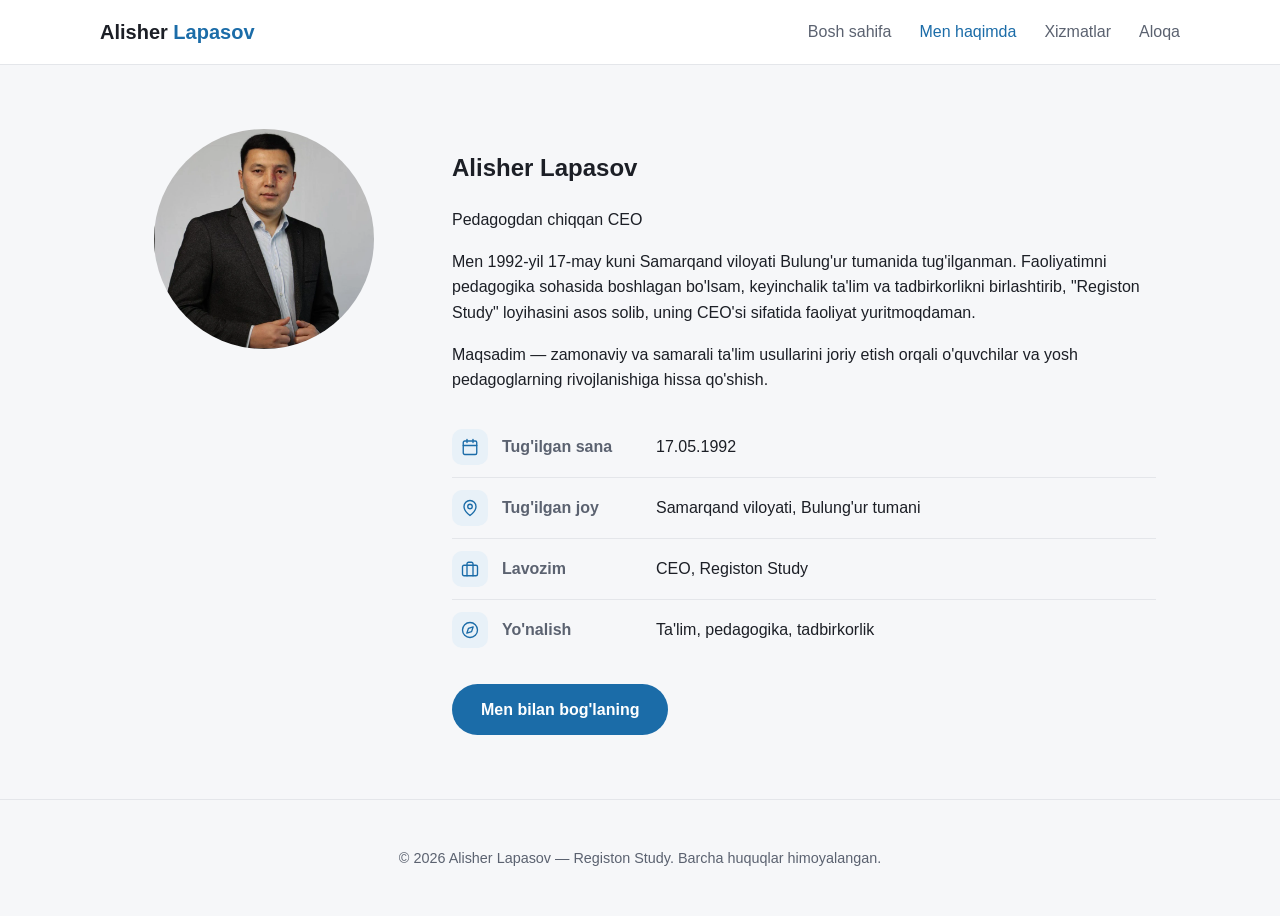
==== about.html @ f61ed065 "Initial commit: Alisher Lapasov portfolio sayti" ====
<!DOCTYPE html>
<html lang="uz">
<head>
  <meta charset="UTF-8" />
  <meta name="viewport" content="width=device-width, initial-scale=1.0" />
  <title>Men haqimda — Alisher Lapasov</title>
  <link rel="stylesheet" href="css/style.css" />
</head>
<body>
  <header class="site-header">
    <nav class="container nav">
      <a class="brand" href="index.html">Alisher <span>Lapasov</span></a>
      <button class="nav-toggle" aria-label="Menyu">
        <svg class="icon" viewBox="0 0 24 24" fill="none" stroke="currentColor" stroke-width="2" stroke-linecap="round"><line x1="3" y1="6" x2="21" y2="6"/><line x1="3" y1="12" x2="21" y2="12"/><line x1="3" y1="18" x2="21" y2="18"/></svg>
      </button>
      <ul class="nav-links">
        <li><a href="index.html">Bosh sahifa</a></li>
        <li><a href="about.html" class="active">Men haqimda</a></li>
        <li><a href="services.html">Xizmatlar</a></li>
        <li><a href="contact.html">Aloqa</a></li>
      </ul>
    </nav>
  </header>

  <main>
    <section>
      <div class="container about-grid">
        <div>
          <div class="avatar-circle">
            <img src="images/alisher-lapasov.webp" alt="Alisher Lapasov" />
          </div>
        </div>
        <div>
          <h1>Alisher Lapasov</h1>
          <p class="subtitle" style="margin-top:0;">Pedagogdan chiqqan CEO</p>
          <p>
            Men 1992-yil 17-may kuni Samarqand viloyati Bulung'ur tumanida tug'ilganman.
            Faoliyatimni pedagogika sohasida boshlagan bo'lsam, keyinchalik ta'lim va
            tadbirkorlikni birlashtirib, "Registon Study" loyihasini asos solib, uning
            CEO'si sifatida faoliyat yuritmoqdaman.
          </p>
          <p>
            Maqsadim — zamonaviy va samarali ta'lim usullarini joriy etish orqali
            o'quvchilar va yosh pedagoglarning rivojlanishiga hissa qo'shish.
          </p>

          <ul class="fact-list">
            <li>
              <span class="fact-icon-wrap">
                <svg viewBox="0 0 24 24" fill="none" stroke="currentColor" stroke-width="1.8" stroke-linecap="round" stroke-linejoin="round"><rect x="3" y="4" width="18" height="18" rx="2"/><line x1="16" y1="2" x2="16" y2="6"/><line x1="8" y1="2" x2="8" y2="6"/><line x1="3" y1="10" x2="21" y2="10"/></svg>
              </span>
              <span class="fact-label">Tug'ilgan sana</span><span>17.05.1992</span>
            </li>
            <li>
              <span class="fact-icon-wrap">
                <svg viewBox="0 0 24 24" fill="none" stroke="currentColor" stroke-width="1.8" stroke-linecap="round" stroke-linejoin="round"><path d="M20 10c0 6-8 12-8 12s-8-6-8-12a8 8 0 0 1 16 0z"/><circle cx="12" cy="10" r="3"/></svg>
              </span>
              <span class="fact-label">Tug'ilgan joy</span><span>Samarqand viloyati, Bulung'ur tumani</span>
            </li>
            <li>
              <span class="fact-icon-wrap">
                <svg viewBox="0 0 24 24" fill="none" stroke="currentColor" stroke-width="1.8" stroke-linecap="round" stroke-linejoin="round"><rect x="2" y="7" width="20" height="14" rx="2"/><path d="M16 21V5a2 2 0 0 0-2-2h-4a2 2 0 0 0-2 2v16"/></svg>
              </span>
              <span class="fact-label">Lavozim</span><span>CEO, Registon Study</span>
            </li>
            <li>
              <span class="fact-icon-wrap">
                <svg viewBox="0 0 24 24" fill="none" stroke="currentColor" stroke-width="1.8" stroke-linecap="round" stroke-linejoin="round"><circle cx="12" cy="12" r="10"/><polygon points="16.24 7.76 14.12 14.12 7.76 16.24 9.88 9.88 16.24 7.76"/></svg>
              </span>
              <span class="fact-label">Yo'nalish</span><span>Ta'lim, pedagogika, tadbirkorlik</span>
            </li>
          </ul>

          <a class="btn btn-primary" href="contact.html">Men bilan bog'laning</a>
        </div>
      </div>
    </section>
  </main>

  <footer class="site-footer">
    <div class="container">
      <p>&copy; 2026 Alisher Lapasov — Registon Study. Barcha huquqlar himoyalangan.</p>
    </div>
  </footer>

  <script src="js/script.js"></script>
</body>
</html>
---- css/style.css ----
:root {
  --bg: #ffffff;
  --bg-soft: #f6f7f9;
  --text: #1c1f26;
  --text-muted: #5b6270;
  --accent: #1b6ca8;
  --accent-soft: #e8f1f8;
  --border: #e4e6ea;
  --radius: 12px;
  --max-width: 1080px;
}

* {
  box-sizing: border-box;
}

html, body {
  margin: 0;
  padding: 0;
}

body {
  font-family: "Segoe UI", -apple-system, BlinkMacSystemFont, Roboto, Arial, sans-serif;
  background: var(--bg-soft);
  color: var(--text);
  line-height: 1.6;
}

a {
  color: var(--accent);
  text-decoration: none;
}

img {
  max-width: 100%;
  display: block;
}

.container {
  max-width: var(--max-width);
  margin: 0 auto;
  padding: 0 24px;
}

/* Header / nav */
.site-header {
  border-bottom: 1px solid var(--border);
  position: sticky;
  top: 0;
  background: rgba(255, 255, 255, 0.95);
  backdrop-filter: blur(6px);
  z-index: 100;
}

.nav {
  display: flex;
  align-items: center;
  justify-content: space-between;
  padding: 16px 0;
}

.brand {
  font-weight: 700;
  font-size: 1.25rem;
  color: var(--text);
}

.brand span {
  color: var(--accent);
}

.nav-links {
  display: flex;
  gap: 28px;
  list-style: none;
  margin: 0;
  padding: 0;
}

.nav-links a {
  color: var(--text-muted);
  font-weight: 500;
  transition: color 0.2s;
}

.nav-links a:hover,
.nav-links a.active {
  color: var(--accent);
}

.nav-toggle {
  display: none;
  align-items: center;
  justify-content: center;
  background: none;
  border: none;
  cursor: pointer;
  color: var(--text);
  padding: 4px;
}

.icon {
  width: 22px;
  height: 22px;
  flex-shrink: 0;
}

/* Hero */
.hero {
  padding: 96px 0 72px;
  text-align: center;
}

.hero-eyebrow {
  display: inline-block;
  background: var(--accent-soft);
  color: var(--accent);
  font-weight: 600;
  font-size: 0.85rem;
  padding: 6px 14px;
  border-radius: 999px;
  margin-bottom: 20px;
}

.hero h1 {
  font-size: clamp(2.2rem, 5vw, 3.4rem);
  margin: 0 0 12px;
  letter-spacing: -0.02em;
}

.hero .subtitle {
  font-size: 1.25rem;
  color: var(--text-muted);
  margin-bottom: 32px;
}

.hero-actions {
  display: flex;
  gap: 16px;
  justify-content: center;
  flex-wrap: wrap;
}

.btn {
  display: inline-flex;
  align-items: center;
  gap: 8px;
  padding: 12px 28px;
  border-radius: 999px;
  font-weight: 600;
  border: 1px solid transparent;
  cursor: pointer;
  transition: transform 0.15s, box-shadow 0.15s;
}

.btn svg {
  width: 17px;
  height: 17px;
}

.btn-primary {
  background: var(--accent);
  color: #fff;
}

.btn-secondary {
  background: var(--bg);
  color: var(--text);
  border-color: var(--border);
}

.btn:hover {
  transform: translateY(-2px);
  box-shadow: 0 8px 20px rgba(27, 108, 168, 0.15);
}

/* Bento dashboard */
.bento-section {
  padding: 56px 0 24px;
}

.bento-top {
  display: flex;
  gap: 20px;
  align-items: stretch;
}

.bento-card {
  background: var(--bg);
  border: 1px solid var(--border);
  border-radius: 20px;
  padding: 24px;
  box-shadow: 0 1px 2px rgba(16, 24, 40, 0.04), 0 4px 14px rgba(16, 24, 40, 0.05);
}

.profile-card {
  flex: 2;
  display: flex;
  gap: 28px;
  position: relative;
}

.verified-badge {
  position: absolute;
  top: 20px;
  right: 20px;
  width: 32px;
  height: 32px;
  border-radius: 50%;
  background: var(--accent-soft);
  color: var(--accent);
  display: flex;
  align-items: center;
  justify-content: center;
}

.verified-badge svg {
  width: 16px;
  height: 16px;
}

.profile-photo {
  width: 200px;
  flex-shrink: 0;
  border-radius: 16px;
  overflow: hidden;
  background: var(--accent-soft);
}

.profile-photo img {
  width: 100%;
  height: 100%;
  object-fit: cover;
  display: block;
}

.profile-body {
  flex: 1;
  min-width: 0;
}

.role-pill {
  display: inline-block;
  background: var(--accent-soft);
  color: var(--accent);
  font-weight: 600;
  font-size: 0.78rem;
  padding: 5px 12px;
  border-radius: 999px;
  letter-spacing: 0.03em;
  text-transform: uppercase;
  margin-bottom: 14px;
}

.profile-body h1 {
  margin: 0 0 8px;
  font-size: 2rem;
}

.status-line {
  display: flex;
  align-items: center;
  gap: 8px;
  color: var(--text-muted);
  font-weight: 500;
  margin-bottom: 16px;
  font-size: 0.95rem;
}

.status-dot {
  width: 8px;
  height: 8px;
  border-radius: 50%;
  background: #2fbf71;
  flex-shrink: 0;
}

.profile-body .bio {
  color: var(--text-muted);
  margin-bottom: 24px;
}

.profile-actions {
  display: flex;
  gap: 12px;
  flex-wrap: wrap;
}

.side-stack {
  flex: 1;
  display: flex;
  flex-direction: column;
  gap: 20px;
}

.side-stack .bento-card {
  flex: 1;
  display: flex;
  flex-direction: column;
  justify-content: center;
}

.eyebrow-label {
  display: flex;
  align-items: center;
  gap: 10px;
  font-size: 0.75rem;
  font-weight: 700;
  letter-spacing: 0.06em;
  color: var(--text-muted);
  text-transform: uppercase;
  margin-bottom: 12px;
}

.eyebrow-label .icon-wrap {
  width: 26px;
  height: 26px;
  border-radius: 8px;
  background: var(--accent-soft);
  color: var(--accent);
  display: flex;
  align-items: center;
  justify-content: center;
  flex-shrink: 0;
}

.eyebrow-label .icon-wrap svg {
  width: 14px;
  height: 14px;
}

.time-value {
  font-size: 1.6rem;
  font-weight: 700;
  margin-bottom: 2px;
}

.stat-value {
  font-size: 2.1rem;
  font-weight: 700;
  margin-bottom: 2px;
}

.stat-desc {
  color: var(--text-muted);
  font-size: 0.9rem;
}

.bento-bottom {
  display: grid;
  grid-template-columns: 1fr 1fr 2fr;
  gap: 20px;
  margin-top: 20px;
}

.partner-chips {
  display: flex;
  flex-wrap: wrap;
  gap: 8px;
  margin-top: 4px;
}

.partner-chips span {
  background: var(--bg-soft);
  border: 1px solid var(--border);
  padding: 6px 12px;
  border-radius: 999px;
  font-size: 0.82rem;
  font-weight: 600;
  color: var(--text);
}

.directions-list {
  list-style: none;
  margin: 4px 0 0;
  padding: 0;
}

.directions-list li {
  display: flex;
  align-items: center;
  justify-content: space-between;
  gap: 12px;
  padding: 10px 0;
  border-bottom: 1px solid var(--border);
}

.directions-list li:last-child {
  border-bottom: none;
}

.dir-text {
  display: flex;
  align-items: center;
  gap: 10px;
  font-weight: 500;
}

.dir-icon {
  width: 24px;
  height: 24px;
  border-radius: 7px;
  background: var(--accent-soft);
  color: var(--accent);
  display: flex;
  align-items: center;
  justify-content: center;
  flex-shrink: 0;
}

.dir-icon svg {
  width: 13px;
  height: 13px;
}

.dir-num {
  color: var(--text-muted);
  font-weight: 700;
  font-size: 0.82rem;
  flex-shrink: 0;
}

.bento-more {
  display: inline-flex;
  align-items: center;
  gap: 6px;
  margin-top: 16px;
  font-weight: 600;
  font-size: 0.9rem;
}

@media (max-width: 900px) {
  .bento-top {
    flex-direction: column;
  }

  .bento-bottom {
    grid-template-columns: 1fr 1fr;
  }

  .directions-card {
    grid-column: span 2;
  }
}

@media (max-width: 600px) {
  .profile-card {
    flex-direction: column;
  }

  .profile-photo {
    width: 100%;
    height: 220px;
  }

  .bento-bottom {
    grid-template-columns: 1fr;
  }

  .directions-card {
    grid-column: span 1;
  }
}

/* Sections */
section {
  padding: 64px 0;
}

.section-title {
  font-size: 2rem;
  margin-bottom: 8px;
  text-align: center;
}

.section-subtitle {
  text-align: center;
  color: var(--text-muted);
  max-width: 640px;
  margin: 0 auto 48px;
}

/* Cards grid */
.grid {
  display: grid;
  grid-template-columns: repeat(auto-fit, minmax(240px, 1fr));
  gap: 24px;
}

.card {
  background: var(--bg);
  border: 1px solid var(--border);
  border-radius: var(--radius);
  padding: 28px;
  box-shadow: 0 1px 2px rgba(16, 24, 40, 0.04), 0 4px 12px rgba(16, 24, 40, 0.05);
  transition: box-shadow 0.2s, transform 0.2s;
}

.card:hover {
  box-shadow: 0 16px 32px rgba(16, 24, 40, 0.09);
  transform: translateY(-3px);
}

.card-icon {
  width: 56px;
  height: 56px;
  border-radius: 14px;
  background: var(--accent-soft);
  color: var(--accent);
  display: flex;
  align-items: center;
  justify-content: center;
  margin-bottom: 16px;
}

.card-icon svg {
  width: 28px;
  height: 28px;
}

.card h3 {
  margin: 0 0 8px;
  font-size: 1.15rem;
}

.card p {
  color: var(--text-muted);
  margin: 0;
}

/* About page */
.about-grid {
  display: grid;
  grid-template-columns: 280px 1fr;
  gap: 48px;
  align-items: start;
}

.avatar-circle {
  width: 220px;
  height: 220px;
  border-radius: 50%;
  background: var(--accent-soft);
  color: var(--accent);
  display: flex;
  align-items: center;
  justify-content: center;
  font-size: 4rem;
  font-weight: 700;
  margin: 0 auto;
  overflow: hidden;
}

.avatar-circle img {
  width: 100%;
  height: 100%;
  object-fit: cover;
}

.hero-photo {
  width: 160px;
  height: 160px;
  border-radius: 50%;
  object-fit: cover;
  margin: 0 auto 24px;
  border: 3px solid var(--accent-soft);
}

.fact-list {
  list-style: none;
  padding: 0;
  margin: 24px 0;
}

.fact-list li {
  display: flex;
  align-items: center;
  gap: 14px;
  padding: 12px 0;
  border-bottom: 1px solid var(--border);
}

.fact-list li:last-child {
  border-bottom: none;
}

.fact-icon-wrap {
  width: 36px;
  height: 36px;
  border-radius: 10px;
  background: var(--accent-soft);
  color: var(--accent);
  display: flex;
  align-items: center;
  justify-content: center;
  flex-shrink: 0;
}

.fact-icon-wrap svg {
  width: 18px;
  height: 18px;
}

.fact-label {
  color: var(--text-muted);
  min-width: 140px;
  font-weight: 600;
}

/* Contact */
.contact-grid {
  display: grid;
  grid-template-columns: 1fr 1fr;
  gap: 40px;
}

.contact-info-list {
  list-style: none;
  padding: 0;
  margin: 24px 0;
}

.contact-info-list li {
  display: flex;
  gap: 14px;
  align-items: flex-start;
  padding: 14px 0;
  border-bottom: 1px solid var(--border);
}

.contact-info-list li:last-child {
  border-bottom: none;
}

.contact-icon {
  width: 44px;
  height: 44px;
  border-radius: 12px;
  background: var(--accent-soft);
  color: var(--accent);
  display: flex;
  align-items: center;
  justify-content: center;
  flex-shrink: 0;
}

.contact-icon svg {
  width: 20px;
  height: 20px;
}

form {
  display: flex;
  flex-direction: column;
  gap: 16px;
}

label {
  font-weight: 600;
  font-size: 0.9rem;
}

input,
textarea {
  padding: 12px 14px;
  border: 1px solid var(--border);
  border-radius: 8px;
  font-size: 1rem;
  font-family: inherit;
  background: var(--bg);
  color: var(--text);
}

input:focus,
textarea:focus {
  outline: none;
  border-color: var(--accent);
}

.form-status {
  font-size: 0.9rem;
  color: var(--accent);
  min-height: 20px;
}

/* Footer */
.site-footer {
  border-top: 1px solid var(--border);
  padding: 32px 0;
  text-align: center;
  color: var(--text-muted);
  font-size: 0.9rem;
}

/* Responsive */
@media (max-width: 760px) {
  .nav-links {
    position: absolute;
    top: 100%;
    left: 0;
    right: 0;
    background: var(--bg);
    flex-direction: column;
    padding: 16px 24px;
    border-bottom: 1px solid var(--border);
    display: none;
  }

  .nav-links.open {
    display: flex;
  }

  .nav-toggle {
    display: block;
  }

  .about-grid,
  .contact-grid {
    grid-template-columns: 1fr;
  }
}
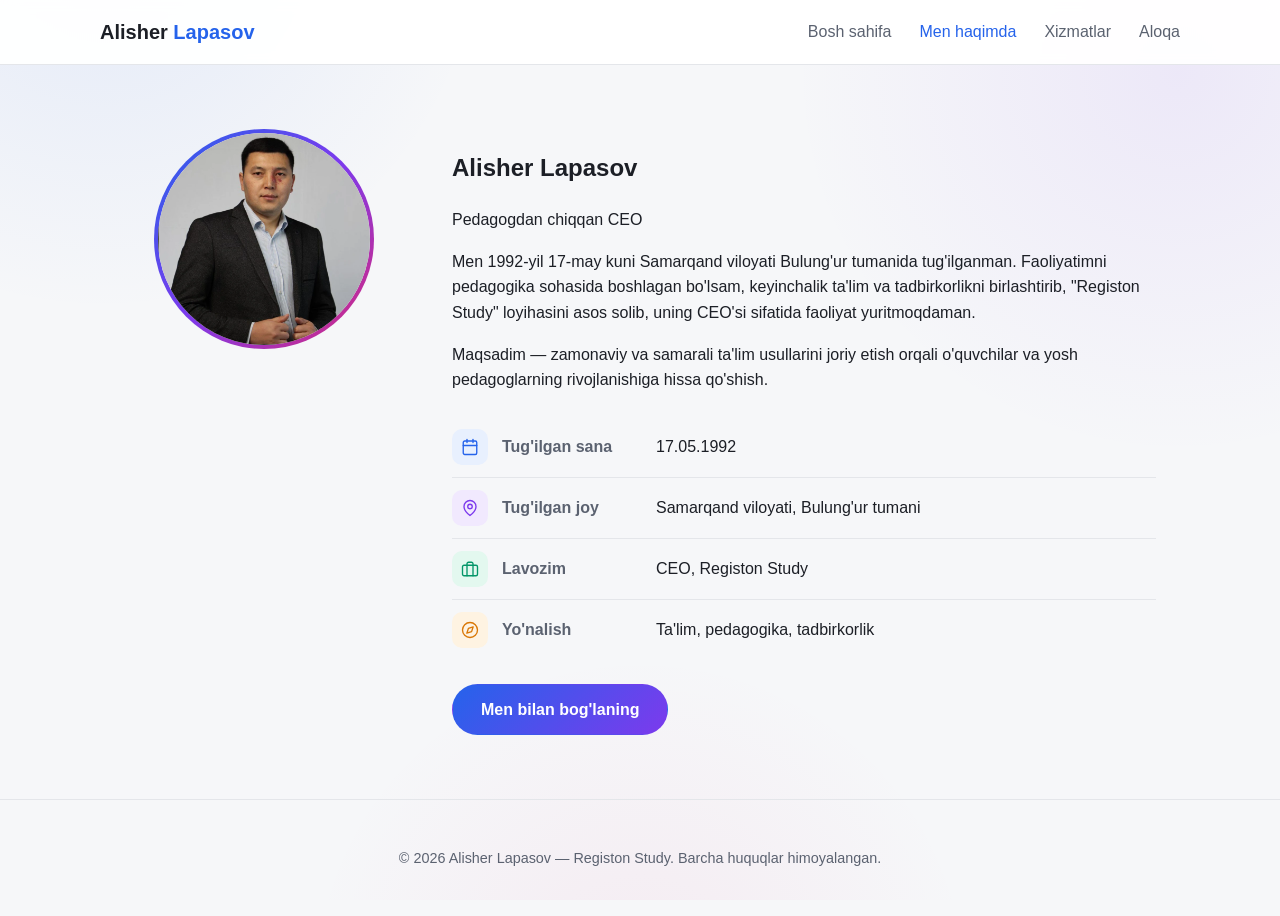
==== commit bf7af004: "Saytga rang-barang (colorful) dizayn qo'shildi" ====
--- a/about.html
+++ b/about.html
@@ -46,25 +46,25 @@
 
           <ul class="fact-list">
             <li>
-              <span class="fact-icon-wrap">
+              <span class="fact-icon-wrap icon-blue">
                 <svg viewBox="0 0 24 24" fill="none" stroke="currentColor" stroke-width="1.8" stroke-linecap="round" stroke-linejoin="round"><rect x="3" y="4" width="18" height="18" rx="2"/><line x1="16" y1="2" x2="16" y2="6"/><line x1="8" y1="2" x2="8" y2="6"/><line x1="3" y1="10" x2="21" y2="10"/></svg>
               </span>
               <span class="fact-label">Tug'ilgan sana</span><span>17.05.1992</span>
             </li>
             <li>
-              <span class="fact-icon-wrap">
+              <span class="fact-icon-wrap icon-purple">
                 <svg viewBox="0 0 24 24" fill="none" stroke="currentColor" stroke-width="1.8" stroke-linecap="round" stroke-linejoin="round"><path d="M20 10c0 6-8 12-8 12s-8-6-8-12a8 8 0 0 1 16 0z"/><circle cx="12" cy="10" r="3"/></svg>
               </span>
               <span class="fact-label">Tug'ilgan joy</span><span>Samarqand viloyati, Bulung'ur tumani</span>
             </li>
             <li>
-              <span class="fact-icon-wrap">
+              <span class="fact-icon-wrap icon-green">
                 <svg viewBox="0 0 24 24" fill="none" stroke="currentColor" stroke-width="1.8" stroke-linecap="round" stroke-linejoin="round"><rect x="2" y="7" width="20" height="14" rx="2"/><path d="M16 21V5a2 2 0 0 0-2-2h-4a2 2 0 0 0-2 2v16"/></svg>
               </span>
               <span class="fact-label">Lavozim</span><span>CEO, Registon Study</span>
             </li>
             <li>
-              <span class="fact-icon-wrap">
+              <span class="fact-icon-wrap icon-amber">
                 <svg viewBox="0 0 24 24" fill="none" stroke="currentColor" stroke-width="1.8" stroke-linecap="round" stroke-linejoin="round"><circle cx="12" cy="12" r="10"/><polygon points="16.24 7.76 14.12 14.12 7.76 16.24 9.88 9.88 16.24 7.76"/></svg>
               </span>
               <span class="fact-label">Yo'nalish</span><span>Ta'lim, pedagogika, tadbirkorlik</span>
--- a/css/style.css
+++ b/css/style.css
@@ -3,11 +3,22 @@
   --bg-soft: #f6f7f9;
   --text: #1c1f26;
   --text-muted: #5b6270;
-  --accent: #1b6ca8;
-  --accent-soft: #e8f1f8;
+  --accent: #2563eb;
+  --accent-soft: #e8f0fe;
   --border: #e4e6ea;
   --radius: 12px;
   --max-width: 1080px;
+
+  --c-blue: #2563eb;
+  --c-blue-soft: #e8f0fe;
+  --c-purple: #7c3aed;
+  --c-purple-soft: #f1e9fe;
+  --c-green: #059669;
+  --c-green-soft: #e3f8ef;
+  --c-amber: #d97706;
+  --c-amber-soft: #fef3e2;
+  --c-pink: #db2777;
+  --c-pink-soft: #fde8f1;
 }
 
 * {
@@ -21,9 +32,39 @@
 
 body {
   font-family: "Segoe UI", -apple-system, BlinkMacSystemFont, Roboto, Arial, sans-serif;
-  background: var(--bg-soft);
+  background-color: var(--bg-soft);
+  background-image:
+    radial-gradient(640px circle at 8% -8%, rgba(37, 99, 235, 0.09), transparent 60%),
+    radial-gradient(640px circle at 92% 8%, rgba(124, 58, 237, 0.08), transparent 60%),
+    radial-gradient(560px circle at 50% 110%, rgba(219, 39, 119, 0.06), transparent 60%);
+  background-attachment: fixed;
   color: var(--text);
   line-height: 1.6;
+}
+
+.icon-blue {
+  background: var(--c-blue-soft) !important;
+  color: var(--c-blue) !important;
+}
+
+.icon-purple {
+  background: var(--c-purple-soft) !important;
+  color: var(--c-purple) !important;
+}
+
+.icon-green {
+  background: var(--c-green-soft) !important;
+  color: var(--c-green) !important;
+}
+
+.icon-amber {
+  background: var(--c-amber-soft) !important;
+  color: var(--c-amber) !important;
+}
+
+.icon-pink {
+  background: var(--c-pink-soft) !important;
+  color: var(--c-pink) !important;
 }
 
 a {
@@ -159,7 +200,7 @@
 }
 
 .btn-primary {
-  background: var(--accent);
+  background: linear-gradient(135deg, var(--c-blue), var(--c-purple));
   color: #fff;
 }
 
@@ -207,8 +248,8 @@
   width: 32px;
   height: 32px;
   border-radius: 50%;
-  background: var(--accent-soft);
-  color: var(--accent);
+  background: var(--c-green-soft);
+  color: var(--c-green);
   display: flex;
   align-items: center;
   justify-content: center;
@@ -225,6 +266,10 @@
   border-radius: 16px;
   overflow: hidden;
   background: var(--accent-soft);
+  border: 3px solid transparent;
+  background-image: linear-gradient(var(--bg), var(--bg)), linear-gradient(135deg, var(--c-blue), var(--c-purple), var(--c-pink));
+  background-origin: border-box;
+  background-clip: padding-box, border-box;
 }
 
 .profile-photo img {
@@ -241,8 +286,8 @@
 
 .role-pill {
   display: inline-block;
-  background: var(--accent-soft);
-  color: var(--accent);
+  background: linear-gradient(135deg, var(--c-blue), var(--c-purple));
+  color: #fff;
   font-weight: 600;
   font-size: 0.78rem;
   padding: 5px 12px;
@@ -549,6 +594,10 @@
   font-weight: 700;
   margin: 0 auto;
   overflow: hidden;
+  border: 4px solid transparent;
+  background-image: linear-gradient(var(--bg), var(--bg)), linear-gradient(135deg, var(--c-blue), var(--c-purple), var(--c-pink));
+  background-origin: border-box;
+  background-clip: padding-box, border-box;
 }
 
 .avatar-circle img {
